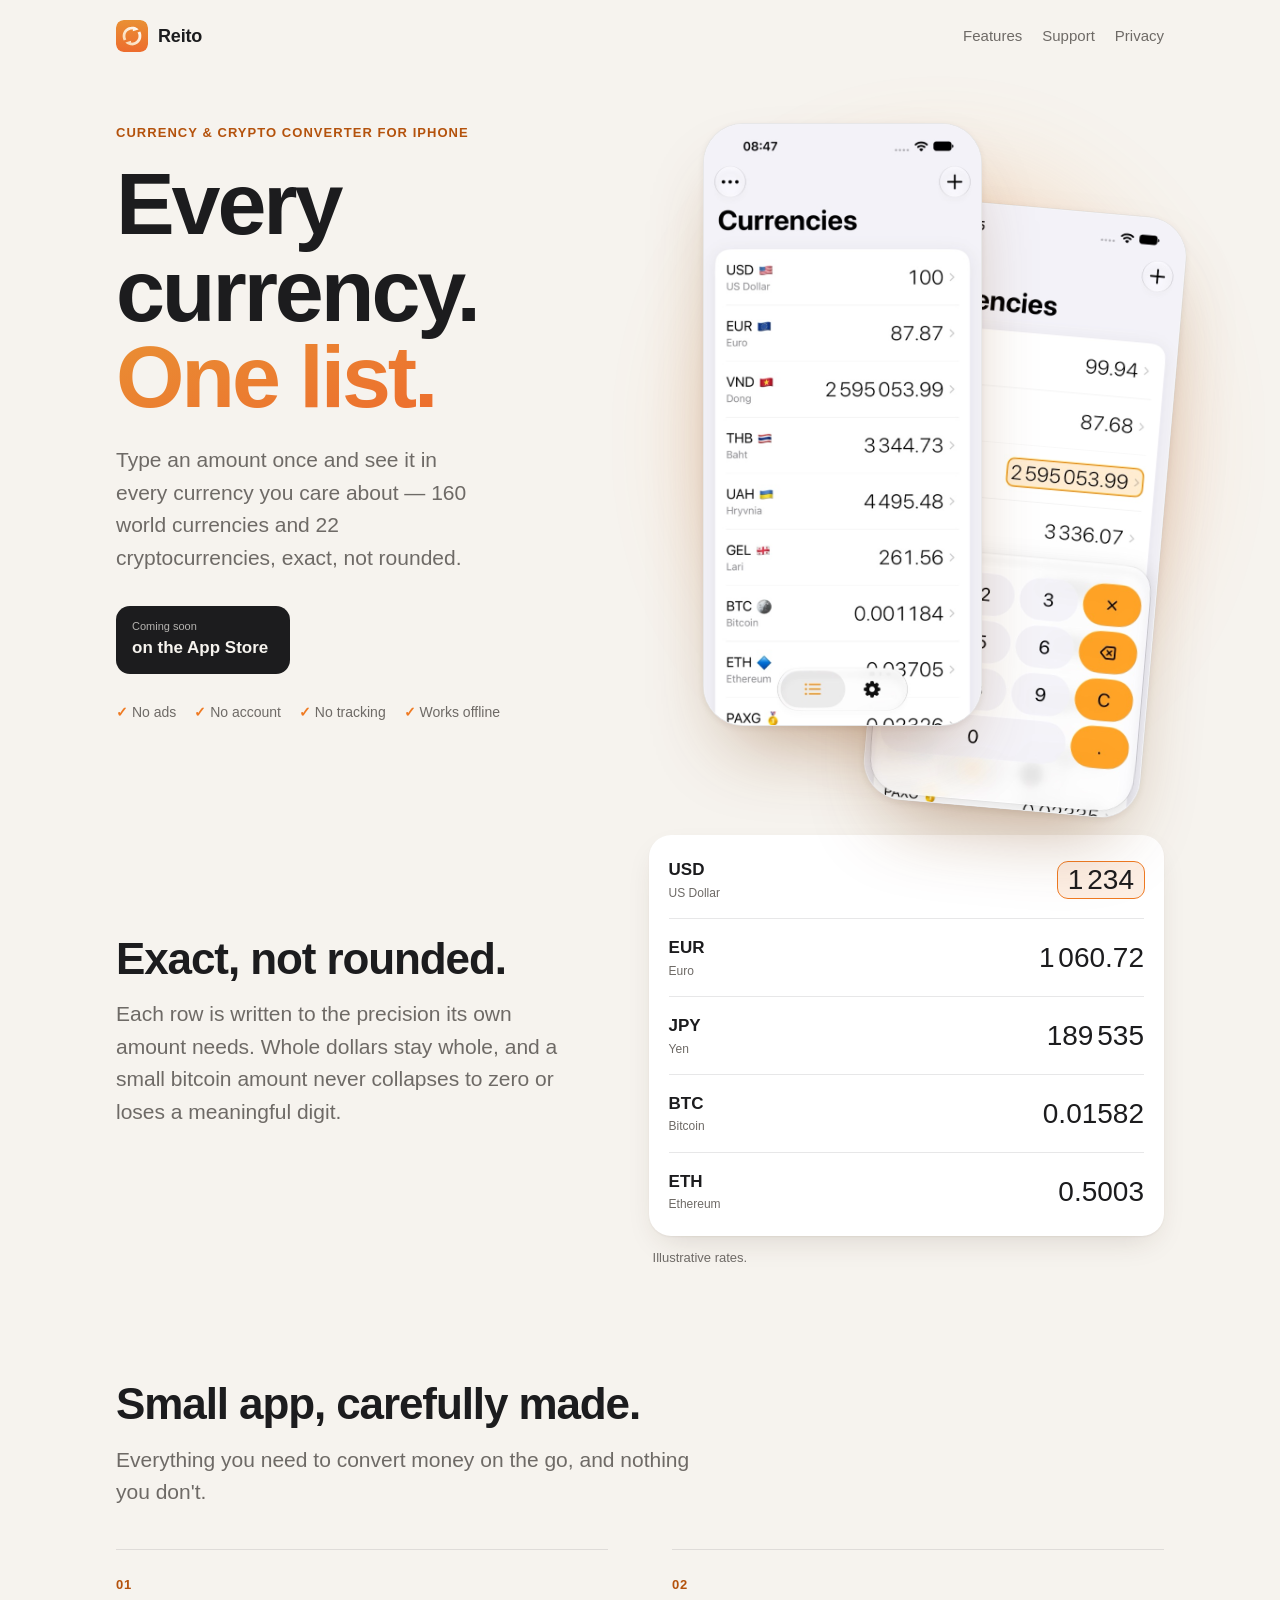
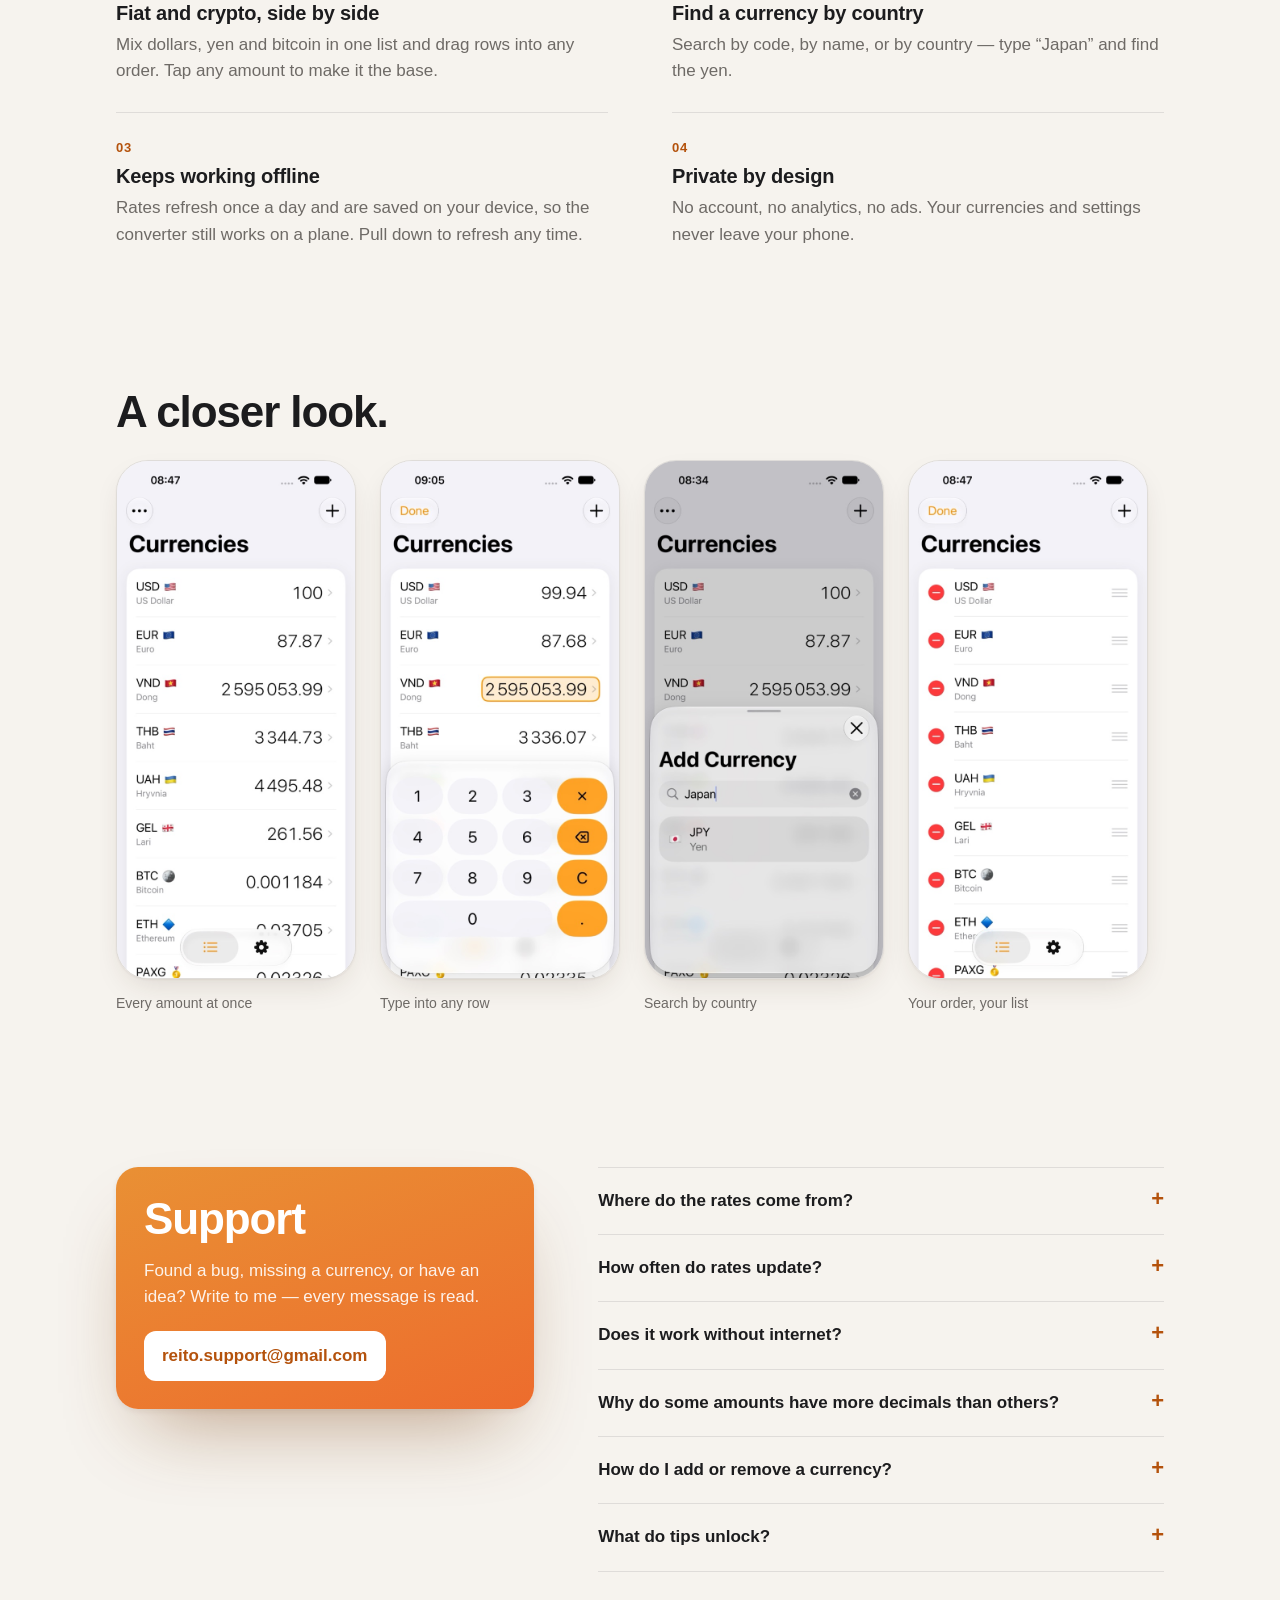
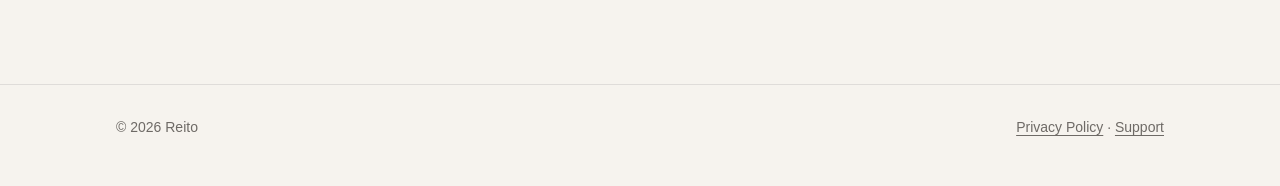
==== index.html @ ac074106 "feat: Reito support site and privacy policy" ====
<!DOCTYPE html>
<html lang="en">
<head>
<meta charset="utf-8">
<meta name="viewport" content="width=device-width, initial-scale=1">
<meta http-equiv="Content-Security-Policy" content="default-src 'none'; img-src 'self'; style-src 'self'; base-uri 'none'; form-action 'none'">
<meta name="referrer" content="strict-origin-when-cross-origin">
<title>Reito — Currency Converter</title>
<meta name="description" content="Reito converts between 160 world currencies and 22 cryptocurrencies in one list. Exact amounts, works offline, no ads, no tracking.">
<meta name="theme-color" content="#f6f3ee" media="(prefers-color-scheme: light)">
<meta name="theme-color" content="#121110" media="(prefers-color-scheme: dark)">
<link rel="icon" href="assets/icon.svg" type="image/svg+xml">
<link rel="apple-touch-icon" href="assets/icon.svg">
<link rel="stylesheet" href="assets/site.css">
</head>
<body>

<header class="site-header">
  <div class="wrap">
    <a class="brand" href="./" aria-label="Reito home">
      <img src="assets/icon.svg" alt="" width="32" height="32">
      Reito
    </a>
    <nav aria-label="Main navigation">
      <a href="#features">Features</a>
      <a href="#support">Support</a>
      <a href="privacy.html">Privacy</a>
    </nav>
  </div>
</header>

<main>
  <section class="wrap hero" aria-labelledby="hero-heading">
    <div>
      <p class="eyebrow">Currency &amp; crypto converter for iPhone</p>
      <h1 id="hero-heading">Every currency.<br><span>One list.</span></h1>
      <p class="lead">Type an amount once and see it in every currency you care about — 160 world currencies and 22 cryptocurrencies, exact, not rounded.</p>
      <span class="store-badge" role="note">
        <span>
          <small>Coming soon</small>
          on the App Store
        </span>
      </span>
      <ul class="trust" aria-label="Privacy at a glance">
        <li>No ads</li>
        <li>No account</li>
        <li>No tracking</li>
        <li>Works offline</li>
      </ul>
    </div>
    <div class="phones">
      <img class="phone phone--back" src="assets/02-keypad.jpg" width="589" height="1280" alt="Reito with the keypad open, editing the Vietnamese dong row" loading="eager">
      <img class="phone phone--front" src="assets/01-list.jpg" width="589" height="1280" alt="Reito's currency list: US dollar, euro, dong, baht, hryvnia, lari, bitcoin and ether, all converted from 100 dollars" loading="eager" fetchpriority="high">
    </div>
  </section>

  <section class="wrap section precision" aria-labelledby="precision-heading">
    <div>
      <h2 id="precision-heading">Exact, not rounded.</h2>
      <p class="intro">Each row is written to the precision its own amount needs. Whole dollars stay whole, and a small bitcoin amount never collapses to zero or loses a meaningful digit.</p>
    </div>
    <div>
      <ul class="ledger" aria-label="Example: 1234 US dollars converted">
        <li class="is-base"><span><span class="code">USD</span><span class="name">US Dollar</span></span><span class="amount">1&#8239;234</span></li>
        <li><span><span class="code">EUR</span><span class="name">Euro</span></span><span class="amount">1&#8239;060.72</span></li>
        <li><span><span class="code">JPY</span><span class="name">Yen</span></span><span class="amount">189&#8239;535</span></li>
        <li><span><span class="code">BTC</span><span class="name">Bitcoin</span></span><span class="amount">0.01582</span></li>
        <li><span><span class="code">ETH</span><span class="name">Ethereum</span></span><span class="amount">0.5003</span></li>
      </ul>
      <p class="ledger-note">Illustrative rates.</p>
    </div>
  </section>

  <section class="wrap section" id="features" aria-labelledby="features-heading">
    <h2 id="features-heading">Small app, carefully made.</h2>
    <p class="intro">Everything you need to convert money on the go, and nothing you don't.</p>
    <ul class="features">
      <li>
        <h3>Fiat and crypto, side by side</h3>
        <p>Mix dollars, yen and bitcoin in one list and drag rows into any order. Tap any amount to make it the base.</p>
      </li>
      <li>
        <h3>Find a currency by country</h3>
        <p>Search by code, by name, or by country — type “Japan” and find the yen.</p>
      </li>
      <li>
        <h3>Keeps working offline</h3>
        <p>Rates refresh once a day and are saved on your device, so the converter still works on a plane. Pull down to refresh any time.</p>
      </li>
      <li>
        <h3>Private by design</h3>
        <p>No account, no analytics, no ads. Your currencies and settings never leave your phone.</p>
      </li>
    </ul>
  </section>

  <section class="wrap section" aria-labelledby="gallery-heading">
    <h2 id="gallery-heading">A closer look.</h2>
    <div class="gallery" role="list">
      <figure role="listitem">
        <img src="assets/01-list.jpg" width="589" height="1280" alt="Currency list converted from 100 US dollars" loading="lazy">
        <figcaption>Every amount at once</figcaption>
      </figure>
      <figure role="listitem">
        <img src="assets/02-keypad.jpg" width="589" height="1280" alt="Keypad open over the list" loading="lazy">
        <figcaption>Type into any row</figcaption>
      </figure>
      <figure role="listitem">
        <img src="assets/03-search-country.jpg" width="589" height="1280" alt="Searching currencies by country name" loading="lazy">
        <figcaption>Search by country</figcaption>
      </figure>
      <figure role="listitem">
        <img src="assets/05-reorder.jpg" width="589" height="1280" alt="Reordering currencies by dragging" loading="lazy">
        <figcaption>Your order, your list</figcaption>
      </figure>
    </div>
  </section>

  <section class="wrap section support" id="support" aria-labelledby="support-heading">
    <aside class="contact-card" aria-labelledby="support-heading">
      <h2 id="support-heading">Support</h2>
      <p>Found a bug, missing a currency, or have an idea? Write to me — every message is read.</p>
      <a class="mail" href="mailto:reito.support@gmail.com">reito.support@gmail.com</a>
    </aside>
    <div class="faq">
      <details>
        <summary>Where do the rates come from?</summary>
        <p>Fiat rates come from <a href="https://www.exchangerate-api.com">ExchangeRate-API</a>. Cryptocurrency rates are <a href="https://www.coingecko.com/en/api">Powered by CoinGecko</a>. Rates are for information only and shouldn’t be used for financial decisions.</p>
      </details>
      <details>
        <summary>How often do rates update?</summary>
        <p>Automatically once a day when you open the app. Pull down on the list, or tap “Rates Updated” in Settings, to refresh right away.</p>
      </details>
      <details>
        <summary>Does it work without internet?</summary>
        <p>Yes. The last downloaded rates are saved on your device and used until the next successful refresh.</p>
      </details>
      <details>
        <summary>Why do some amounts have more decimals than others?</summary>
        <p>Reito shows each amount with as many digits as it needs to stay accurate, so a tiny crypto amount isn’t rounded down to zero while dollars stay as dollars.</p>
      </details>
      <details>
        <summary>How do I add or remove a currency?</summary>
        <p>Tap + on the main screen and choose Currencies or Tokens. To reorder or remove, tap ··· and choose Reorder.</p>
      </details>
      <details>
        <summary>What do tips unlock?</summary>
        <p>Nothing — every feature is free. Tips in the About screen are an optional way to support development. They’re processed by Apple, and there’s nothing to restore.</p>
      </details>
    </div>
  </section>
</main>

<footer class="site-footer">
  <div class="wrap">
    <span>© 2026 Reito</span>
    <span><a href="privacy.html">Privacy Policy</a> · <a href="#support">Support</a></span>
  </div>
</footer>

</body>
</html>
---- assets/site.css ----
:root {
  --color-bg: #f6f3ee;
  --color-surface: #ffffff;
  --color-surface-sunk: #efeae2;
  --color-text: #1c1c1e;
  --color-muted: #6e6a66;
  --color-line: rgba(28, 28, 30, 0.1);
  --color-accent: #ef7a22;
  --color-accent-ink: #b4520c;
  --color-accent-soft: rgba(239, 122, 34, 0.12);
  --gradient-brand: linear-gradient(160deg, #e99034 0%, #ed6c2d 100%);

  --font-sans: -apple-system, BlinkMacSystemFont, "SF Pro Text", "Helvetica Neue", Arial, sans-serif;
  --font-display: -apple-system, BlinkMacSystemFont, "SF Pro Display", "Helvetica Neue", Arial, sans-serif;

  --text-base: clamp(1rem, 0.96rem + 0.2vw, 1.0625rem);
  --text-lead: clamp(1.125rem, 1rem + 0.5vw, 1.3125rem);
  --text-h2: clamp(1.75rem, 1.3rem + 2vw, 2.75rem);
  --text-hero: clamp(2.75rem, 1.6rem + 5.2vw, 5.5rem);

  --space-gutter: 16px;
  --space-section: clamp(4rem, 3rem + 5vw, 8rem);
  --radius-card: 22px;
  --radius-phone: 40px;
  --shadow-card: 0 1px 2px rgba(60, 40, 20, 0.06), 0 12px 32px -12px rgba(60, 40, 20, 0.18);
  --shadow-phone: 0 2px 6px rgba(60, 40, 20, 0.08), 0 40px 80px -30px rgba(120, 60, 10, 0.45);

  --duration-fast: 150ms;
  --ease-out-expo: cubic-bezier(0.16, 1, 0.3, 1);
  color-scheme: light dark;
}

@media (prefers-color-scheme: dark) {
  :root {
    --color-bg: #121110;
    --color-surface: #1e1c1b;
    --color-surface-sunk: #191817;
    --color-text: #f4f1ec;
    --color-muted: #a09a93;
    --color-line: rgba(255, 255, 255, 0.1);
    --color-accent: #ff9a4a;
    --color-accent-ink: #ffb27a;
    --color-accent-soft: rgba(255, 154, 74, 0.14);
    --shadow-card: 0 1px 2px rgba(0, 0, 0, 0.4), 0 12px 32px -12px rgba(0, 0, 0, 0.6);
    --shadow-phone: 0 2px 6px rgba(0, 0, 0, 0.4), 0 40px 80px -30px rgba(0, 0, 0, 0.8);
  }
}

*, *::before, *::after { box-sizing: border-box; }

html { -webkit-text-size-adjust: 100%; }

body {
  margin: 0;
  background: var(--color-bg);
  color: var(--color-text);
  font: var(--text-base)/1.55 var(--font-sans);
  -webkit-font-smoothing: antialiased;
  overflow-x: hidden;
}

img { display: block; max-width: 100%; height: auto; }

a {
  color: var(--color-accent-ink);
  text-decoration-thickness: 1px;
  text-underline-offset: 3px;
}
a:hover { text-decoration-thickness: 2px; }
a:focus-visible, summary:focus-visible {
  outline: 3px solid var(--color-accent);
  outline-offset: 3px;
  border-radius: 6px;
}

.wrap {
  max-width: 1080px;
  margin: 0 auto;
  padding: 0 var(--space-gutter);
}

/* Header */

.site-header .wrap {
  display: flex;
  align-items: center;
  justify-content: space-between;
  padding-top: 20px;
  padding-bottom: 20px;
}
.brand {
  display: inline-flex;
  align-items: center;
  gap: 10px;
  color: inherit;
  text-decoration: none;
  font: 600 1.125rem/1 var(--font-display);
  letter-spacing: -0.01em;
}
.brand img { width: 32px; height: 32px; border-radius: 8px; }
.site-header nav { display: flex; gap: 20px; font-size: 0.9375rem; }
.site-header nav a { color: var(--color-muted); text-decoration: none; }
.site-header nav a:hover { color: var(--color-text); }

/* Hero */

.hero {
  display: grid;
  grid-template-columns: minmax(0, 1.05fr) minmax(0, 1fr);
  gap: clamp(2rem, 5vw, 5rem);
  align-items: center;
  padding-top: clamp(2rem, 4vw, 4rem);
  padding-bottom: var(--space-section);
}
.eyebrow {
  margin: 0 0 18px;
  font-size: 0.8125rem;
  font-weight: 600;
  letter-spacing: 0.08em;
  text-transform: uppercase;
  color: var(--color-accent-ink);
}
.hero h1 {
  margin: 0;
  font: 700 var(--text-hero)/0.98 var(--font-display);
  letter-spacing: -0.035em;
}
.hero h1 span {
  background: var(--gradient-brand);
  -webkit-background-clip: text;
  background-clip: text;
  color: transparent;
}
.hero .lead {
  max-width: 30ch;
  margin: 24px 0 32px;
  font-size: var(--text-lead);
  color: var(--color-muted);
}
.store-badge {
  display: inline-flex;
  align-items: center;
  gap: 12px;
  padding: 12px 22px 12px 16px;
  border-radius: 14px;
  background: var(--color-text);
  color: var(--color-bg);
  text-decoration: none;
  font-weight: 600;
  transition: transform var(--duration-fast) var(--ease-out-expo);
}
a.store-badge:hover { transform: translateY(-2px); }
a.store-badge:active { transform: translateY(0) scale(0.98); }
.store-badge svg { width: 22px; height: 22px; flex: none; }
.store-badge small { display: block; font-size: 0.6875rem; font-weight: 500; opacity: 0.7; }
.trust {
  display: flex;
  flex-wrap: wrap;
  gap: 8px 18px;
  margin: 28px 0 0;
  padding: 0;
  list-style: none;
  font-size: 0.875rem;
  color: var(--color-muted);
}
.trust li::before { content: "✓ "; color: var(--color-accent); font-weight: 700; }

.phones {
  position: relative;
  aspect-ratio: 1 / 1.25;
  isolation: isolate;
}
.phones::before {
  content: "";
  position: absolute;
  inset: 12% 4% 6% 10%;
  z-index: -1;
  border-radius: 50%;
  background: var(--gradient-brand);
  filter: blur(60px);
  opacity: 0.35;
}
.phone {
  position: absolute;
  width: 58%;
  border-radius: var(--radius-phone);
  border: 1px solid var(--color-line);
  box-shadow: var(--shadow-phone);
  overflow: hidden;
  background: #fff;
}
.phone--front { left: 4%; top: 0; z-index: 2; }
.phone--back { right: 0; top: 14%; transform: rotate(5deg); }

/* Sections */

.section { padding-bottom: var(--space-section); }
.section h2 {
  margin: 0 0 16px;
  font: 700 var(--text-h2)/1.08 var(--font-display);
  letter-spacing: -0.025em;
}
.section .intro {
  max-width: 52ch;
  margin: 0 0 40px;
  font-size: var(--text-lead);
  color: var(--color-muted);
}

/* Precision ledger */

.precision {
  display: grid;
  grid-template-columns: minmax(0, 1fr) minmax(0, 1.1fr);
  gap: clamp(2rem, 5vw, 5rem);
  align-items: center;
}
.ledger {
  margin: 0;
  padding: 6px 0;
  list-style: none;
  border-radius: var(--radius-card);
  background: var(--color-surface);
  box-shadow: var(--shadow-card);
}
.ledger li {
  display: flex;
  align-items: center;
  justify-content: space-between;
  gap: 16px;
  margin: 0 20px;
  padding: 16px 0;
  border-bottom: 1px solid var(--color-line);
}
.ledger li:last-child { border-bottom: 0; }
.ledger .code { font-weight: 600; font-size: 1.0625rem; }
.ledger .name { display: block; font-size: 0.75rem; color: var(--color-muted); }
.ledger .amount {
  font: 300 clamp(1.375rem, 1.1rem + 1vw, 1.75rem)/1 var(--font-display);
  font-variant-numeric: tabular-nums;
  white-space: nowrap;
}
.ledger .is-base .amount {
  padding: 4px 10px;
  border-radius: 10px;
  background: var(--color-accent-soft);
  outline: 1.5px solid var(--color-accent);
}
.ledger-note { margin: 12px 4px 0; font-size: 0.8125rem; color: var(--color-muted); }

/* Feature list: editorial numbered rows rather than a card grid */

.features {
  display: grid;
  grid-template-columns: repeat(2, minmax(0, 1fr));
  gap: 0 clamp(2rem, 5vw, 4rem);
  margin: 0;
  padding: 0;
  list-style: none;
  counter-reset: feature;
}
.features li {
  counter-increment: feature;
  padding: 28px 0;
  border-top: 1px solid var(--color-line);
}
.features li::before {
  content: counter(feature, decimal-leading-zero);
  display: block;
  margin-bottom: 10px;
  font: 600 0.8125rem/1 var(--font-display);
  color: var(--color-accent-ink);
  letter-spacing: 0.06em;
}
.features h3 { margin: 0 0 6px; font: 600 1.25rem/1.25 var(--font-display); letter-spacing: -0.01em; }
.features p { margin: 0; color: var(--color-muted); }

/* Screenshot strip */

.gallery {
  display: flex;
  gap: 24px;
  margin: 0 calc(var(--space-gutter) * -1);
  padding: 8px var(--space-gutter) 40px;
  overflow-x: auto;
  scroll-snap-type: x mandatory;
  scroll-padding-inline: var(--space-gutter);
  scrollbar-width: none;
}
.gallery::-webkit-scrollbar { display: none; }
.gallery figure { flex: 0 0 auto; width: min(240px, 62vw); margin: 0; scroll-snap-align: start; }
.gallery img {
  border-radius: 32px;
  border: 1px solid var(--color-line);
  box-shadow: var(--shadow-card);
}
.gallery figcaption { margin-top: 14px; font-size: 0.875rem; color: var(--color-muted); }

/* Support */

.support {
  display: grid;
  grid-template-columns: minmax(0, 0.85fr) minmax(0, 1.15fr);
  gap: clamp(2rem, 5vw, 5rem);
  align-items: start;
}
.contact-card {
  position: sticky;
  top: 24px;
  padding: 28px;
  border-radius: var(--radius-card);
  background: var(--gradient-brand);
  color: #fff;
  box-shadow: var(--shadow-phone);
}
.contact-card h2 { color: #fff; }
.contact-card p { margin: 0 0 20px; opacity: 0.9; }
.contact-card a.mail {
  display: inline-block;
  padding: 12px 18px;
  border-radius: 12px;
  background: #fff;
  color: #b4520c;
  font-weight: 600;
  text-decoration: none;
  word-break: break-all;
  transition: transform var(--duration-fast) var(--ease-out-expo);
}
.contact-card a.mail:hover { transform: translateY(-2px); }
.contact-card a.mail:focus-visible { outline-color: #fff; }

.faq details {
  border-bottom: 1px solid var(--color-line);
}
.faq details:first-child { border-top: 1px solid var(--color-line); }
.faq summary {
  display: flex;
  justify-content: space-between;
  gap: 16px;
  padding: 20px 0;
  cursor: pointer;
  list-style: none;
  font-weight: 600;
  font-size: 1.0625rem;
}
.faq summary::-webkit-details-marker { display: none; }
.faq summary::after {
  content: "+";
  flex: none;
  color: var(--color-accent-ink);
  font-size: 1.375rem;
  line-height: 1;
  transition: transform var(--duration-fast) var(--ease-out-expo);
}
.faq details[open] summary::after { transform: rotate(45deg); }
.faq details p { margin: -6px 0 20px; color: var(--color-muted); }

/* Footer */

.site-footer {
  padding: 32px 0 48px;
  border-top: 1px solid var(--color-line);
  font-size: 0.875rem;
  color: var(--color-muted);
}
.site-footer .wrap { display: flex; flex-wrap: wrap; justify-content: space-between; gap: 12px 24px; }
.site-footer a { color: inherit; }

/* Policy page */

.policy { max-width: 680px; padding-top: 24px; padding-bottom: var(--space-section); }
.policy h1 { margin: 0 0 6px; font: 700 clamp(2rem, 1.5rem + 2vw, 2.75rem)/1.1 var(--font-display); letter-spacing: -0.025em; }
.policy h2 { margin: 36px 0 8px; font: 600 1.25rem/1.3 var(--font-display); }
.policy .updated { margin: 0 0 28px; color: var(--color-muted); }
.policy .summary {
  padding: 18px 20px;
  border-radius: 16px;
  border-left: 4px solid var(--color-accent);
  background: var(--color-surface);
  box-shadow: var(--shadow-card);
}
.policy ul { padding-left: 22px; }
.policy li + li { margin-top: 6px; }

/* Layout breakpoints */

@media (max-width: 820px) {
  .hero, .precision, .support { grid-template-columns: minmax(0, 1fr); }
  .phones { max-width: 420px; width: 100%; margin: 0 auto; }
  .contact-card { position: static; }
}
@media (max-width: 600px) {
  .features { grid-template-columns: minmax(0, 1fr); }
  .site-header nav { gap: 14px; }
}

@media (prefers-reduced-motion: reduce) {
  *, *::before, *::after { transition: none !important; }
}
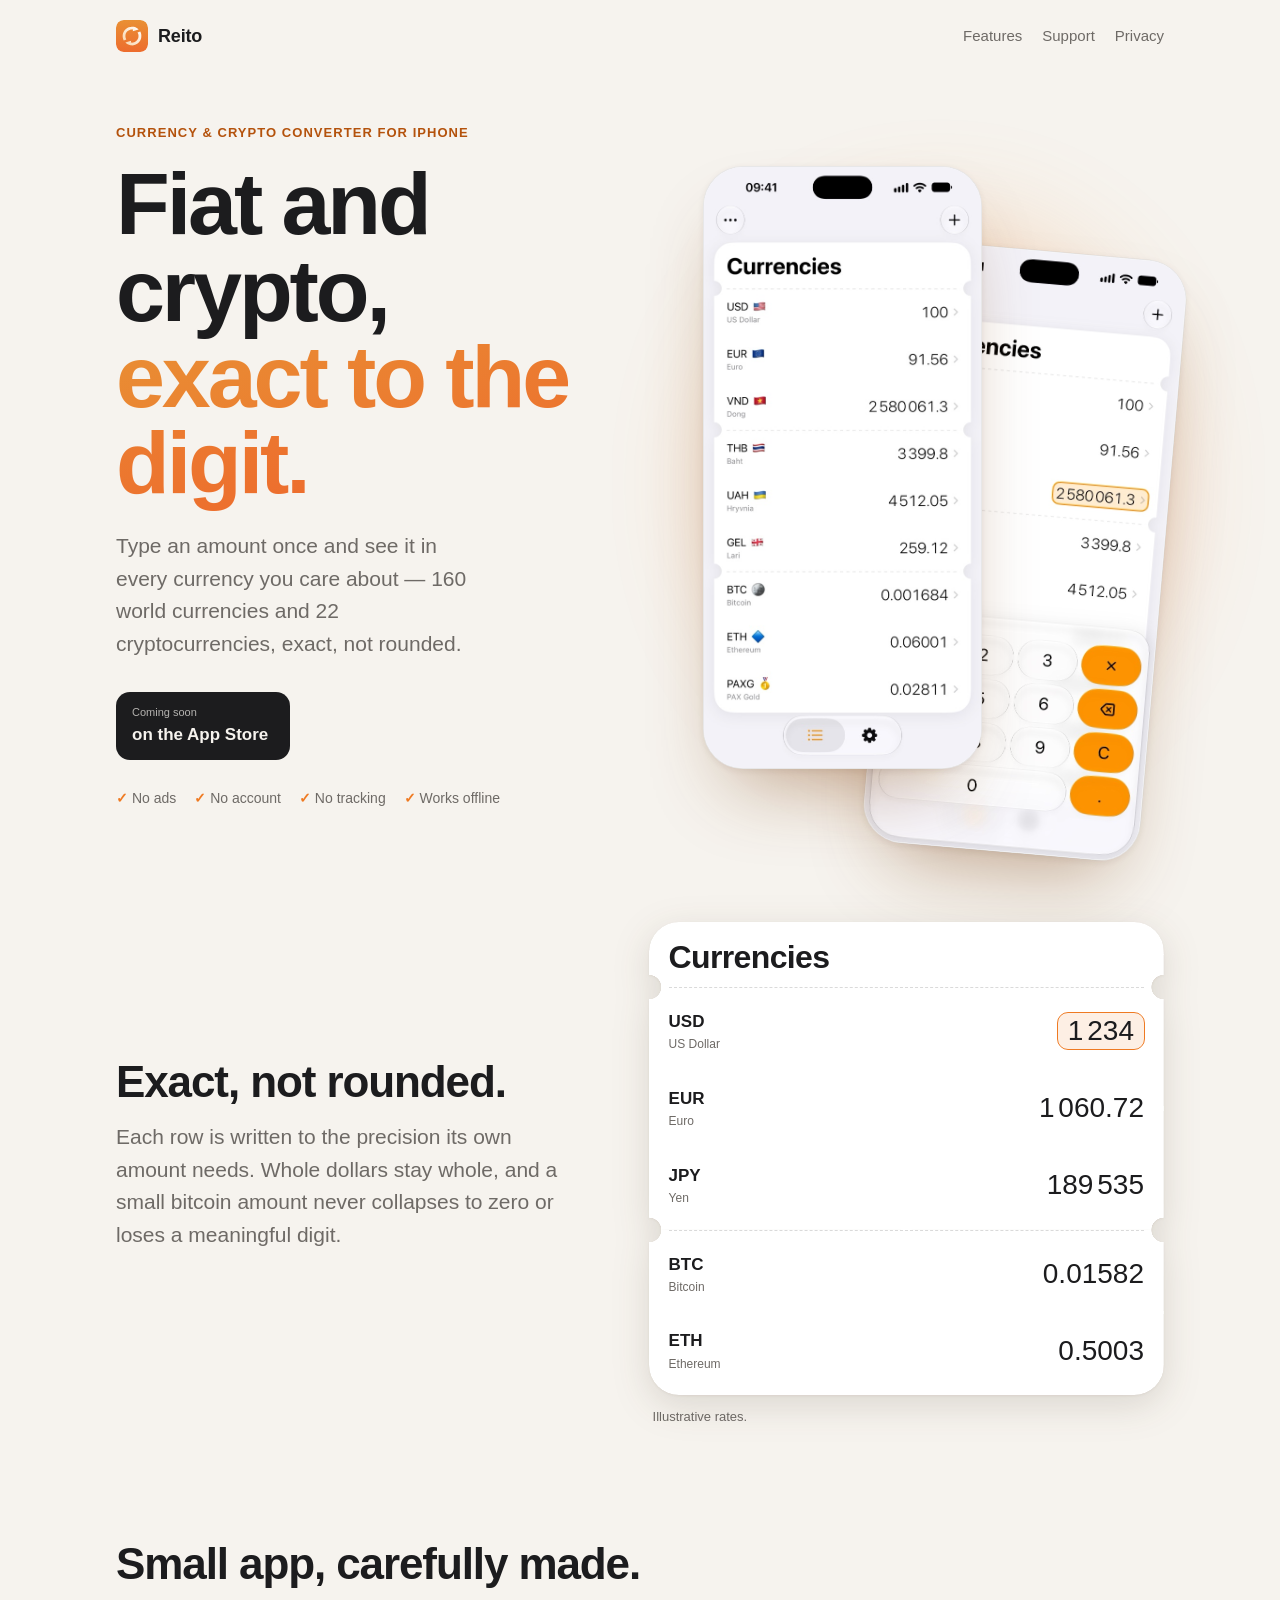
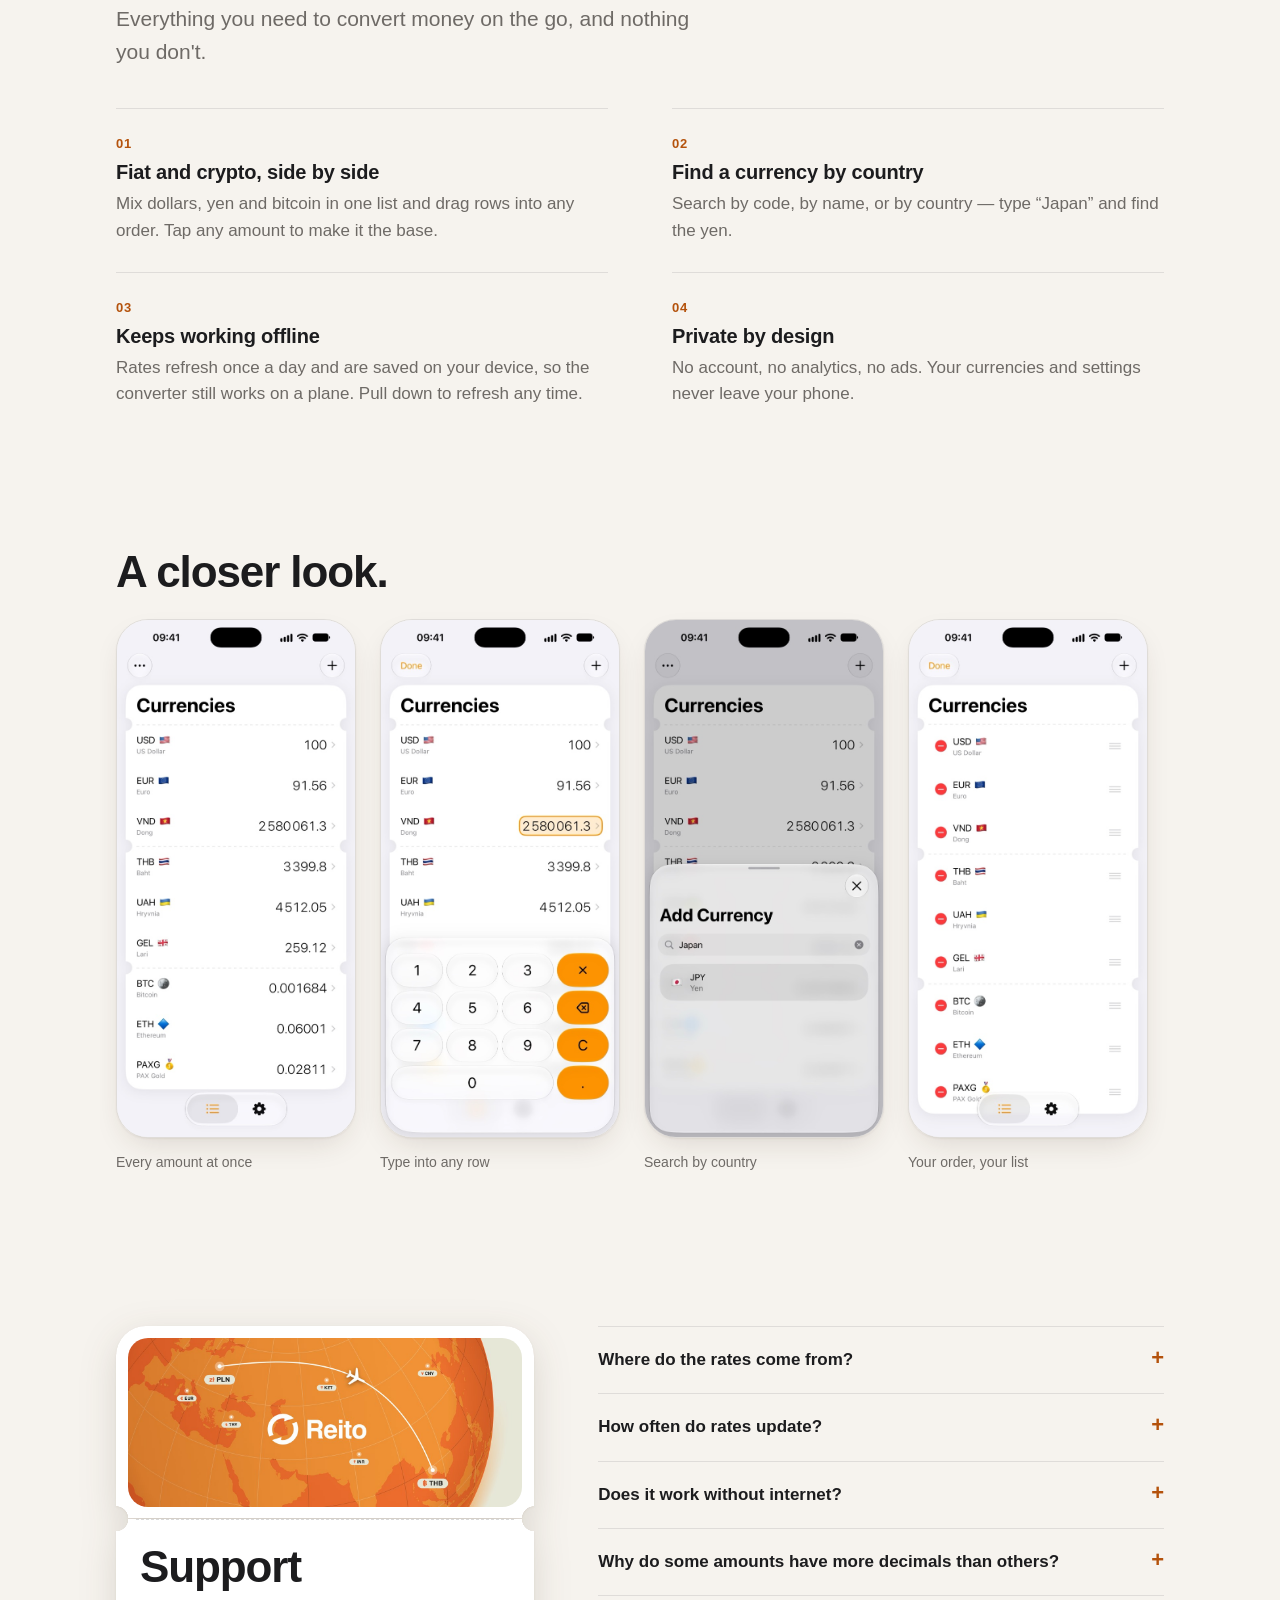
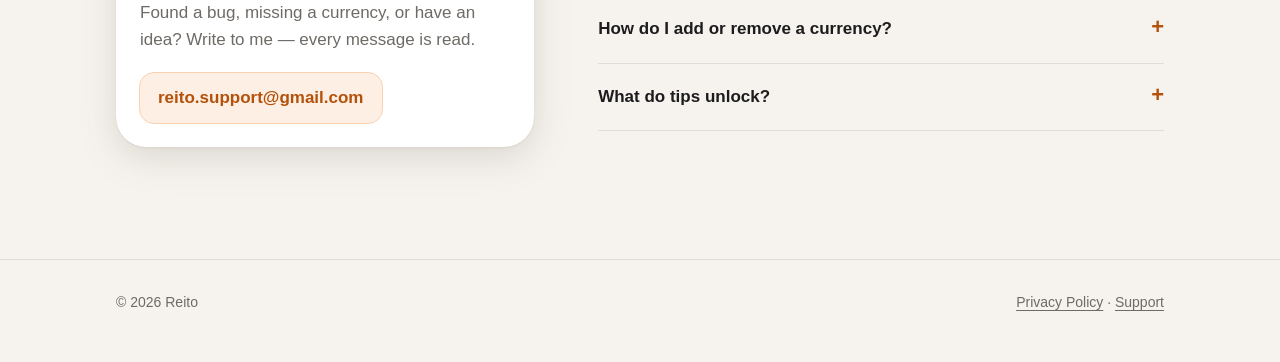
==== commit 5b896cef: "feat: ticket redesign and new screenshots" ====
--- a/index.html
+++ b/index.html
@@ -6,7 +6,7 @@
 <meta http-equiv="Content-Security-Policy" content="default-src 'none'; img-src 'self'; style-src 'self'; base-uri 'none'; form-action 'none'">
 <meta name="referrer" content="strict-origin-when-cross-origin">
 <title>Reito — Currency Converter</title>
-<meta name="description" content="Reito converts between 160 world currencies and 22 cryptocurrencies in one list. Exact amounts, works offline, no ads, no tracking.">
+<meta name="description" content="Reito converts between 160 world currencies and 22 cryptocurrencies in one list, each amount exact to the digit it needs. Works offline, no ads, no tracking.">
 <meta name="theme-color" content="#f6f3ee" media="(prefers-color-scheme: light)">
 <meta name="theme-color" content="#121110" media="(prefers-color-scheme: dark)">
 <link rel="icon" href="assets/icon.svg" type="image/svg+xml">
@@ -33,7 +33,7 @@
   <section class="wrap hero" aria-labelledby="hero-heading">
     <div>
       <p class="eyebrow">Currency &amp; crypto converter for iPhone</p>
-      <h1 id="hero-heading">Every currency.<br><span>One list.</span></h1>
+      <h1 id="hero-heading">Fiat and crypto,<br><span>exact to the digit.</span></h1>
       <p class="lead">Type an amount once and see it in every currency you care about — 160 world currencies and 22 cryptocurrencies, exact, not rounded.</p>
       <span class="store-badge" role="note">
         <span>
@@ -50,7 +50,7 @@
     </div>
     <div class="phones">
       <img class="phone phone--back" src="assets/02-keypad.jpg" width="589" height="1280" alt="Reito with the keypad open, editing the Vietnamese dong row" loading="eager">
-      <img class="phone phone--front" src="assets/01-list.jpg" width="589" height="1280" alt="Reito's currency list: US dollar, euro, dong, baht, hryvnia, lari, bitcoin and ether, all converted from 100 dollars" loading="eager" fetchpriority="high">
+      <img class="phone phone--front" src="assets/01-list.jpg" width="589" height="1280" alt="Reito's currency list: US dollar, euro, dong, baht, hryvnia, lari, bitcoin, ether and PAX gold, all converted from 100 dollars" loading="eager" fetchpriority="high">
     </div>
   </section>
 
@@ -60,13 +60,18 @@
       <p class="intro">Each row is written to the precision its own amount needs. Whole dollars stay whole, and a small bitcoin amount never collapses to zero or loses a meaningful digit.</p>
     </div>
     <div>
-      <ul class="ledger" aria-label="Example: 1234 US dollars converted">
-        <li class="is-base"><span><span class="code">USD</span><span class="name">US Dollar</span></span><span class="amount">1&#8239;234</span></li>
-        <li><span><span class="code">EUR</span><span class="name">Euro</span></span><span class="amount">1&#8239;060.72</span></li>
-        <li><span><span class="code">JPY</span><span class="name">Yen</span></span><span class="amount">189&#8239;535</span></li>
-        <li><span><span class="code">BTC</span><span class="name">Bitcoin</span></span><span class="amount">0.01582</span></li>
-        <li><span><span class="code">ETH</span><span class="name">Ethereum</span></span><span class="amount">0.5003</span></li>
-      </ul>
+      <div class="ticket ledger" role="group" aria-label="Example: 1234 US dollars converted">
+        <p class="ticket-part ticket-title" aria-hidden="true">Currencies</p>
+        <ul class="ticket-part">
+          <li class="is-base"><span><span class="code">USD</span><span class="name">US Dollar</span></span><span class="amount">1&#8239;234</span></li>
+          <li><span><span class="code">EUR</span><span class="name">Euro</span></span><span class="amount">1&#8239;060.72</span></li>
+          <li><span><span class="code">JPY</span><span class="name">Yen</span></span><span class="amount">189&#8239;535</span></li>
+        </ul>
+        <ul class="ticket-part">
+          <li><span><span class="code">BTC</span><span class="name">Bitcoin</span></span><span class="amount">0.01582</span></li>
+          <li><span><span class="code">ETH</span><span class="name">Ethereum</span></span><span class="amount">0.5003</span></li>
+        </ul>
+      </div>
       <p class="ledger-note">Illustrative rates.</p>
     </div>
   </section>
@@ -117,10 +122,15 @@
   </section>
 
   <section class="wrap section support" id="support" aria-labelledby="support-heading">
-    <aside class="contact-card" aria-labelledby="support-heading">
-      <h2 id="support-heading">Support</h2>
-      <p>Found a bug, missing a currency, or have an idea? Write to me — every message is read.</p>
-      <a class="mail" href="mailto:reito.support@gmail.com">reito.support@gmail.com</a>
+    <aside class="ticket contact-ticket" aria-labelledby="support-heading">
+      <div class="ticket-part ticket-banner">
+        <img src="assets/banner.jpg" width="1200" height="514" alt="" loading="lazy">
+      </div>
+      <div class="ticket-part">
+        <h2 id="support-heading">Support</h2>
+        <p>Found a bug, missing a currency, or have an idea? Write to me — every message is read.</p>
+        <a class="mail" href="mailto:reito.support@gmail.com">reito.support@gmail.com</a>
+      </div>
     </aside>
     <div class="faq">
       <details>
--- a/assets/site.css
+++ b/assets/site.css
@@ -8,6 +8,8 @@
   --color-accent: #ef7a22;
   --color-accent-ink: #b4520c;
   --color-accent-soft: rgba(239, 122, 34, 0.12);
+  --color-ticket: #ffffff;
+  --color-perforation: rgba(28, 28, 30, 0.16);
   --gradient-brand: linear-gradient(160deg, #e99034 0%, #ed6c2d 100%);
 
   --font-sans: -apple-system, BlinkMacSystemFont, "SF Pro Text", "Helvetica Neue", Arial, sans-serif;
@@ -21,6 +23,8 @@
   --space-gutter: 16px;
   --space-section: clamp(4rem, 3rem + 5vw, 8rem);
   --radius-card: 22px;
+  --radius-ticket: 30px;
+  --ticket-notch: 12px;
   --radius-phone: 40px;
   --shadow-card: 0 1px 2px rgba(60, 40, 20, 0.06), 0 12px 32px -12px rgba(60, 40, 20, 0.18);
   --shadow-phone: 0 2px 6px rgba(60, 40, 20, 0.08), 0 40px 80px -30px rgba(120, 60, 10, 0.45);
@@ -41,6 +45,9 @@
     --color-accent: #ff9a4a;
     --color-accent-ink: #ffb27a;
     --color-accent-soft: rgba(255, 154, 74, 0.14);
+    /* A lifted grey, as in the app: a near-black ticket vanished against the dark page. */
+    --color-ticket: #3d3d3d;
+    --color-perforation: rgba(255, 255, 255, 0.18);
     --shadow-card: 0 1px 2px rgba(0, 0, 0, 0.4), 0 12px 32px -12px rgba(0, 0, 0, 0.6);
     --shadow-phone: 0 2px 6px rgba(0, 0, 0, 0.4), 0 40px 80px -30px rgba(0, 0, 0, 0.8);
   }
@@ -207,6 +214,53 @@
   color: var(--color-muted);
 }
 
+/* Ticket: sections joined by perforations, a notch cut out of both edges at each one — the
+   same shape the app draws its currency list and About sheet with. The notches are real holes
+   (a mask), so the page shows through; the shadow sits on the whole ticket so it follows them. */
+
+.ticket {
+  filter: drop-shadow(0 1px 1px rgba(60, 40, 20, 0.06)) drop-shadow(0 10px 18px rgba(60, 40, 20, 0.14));
+}
+@media (prefers-color-scheme: dark) {
+  .ticket { filter: drop-shadow(0 10px 18px rgba(0, 0, 0, 0.5)); }
+}
+.ticket-part {
+  --notch-top: 0px;
+  --notch-bottom: 0px;
+  position: relative;
+  margin: 0;
+  padding: 6px 0;
+  list-style: none;
+  background: var(--color-ticket);
+  -webkit-mask:
+    radial-gradient(circle at 0 0, #0000 var(--notch-top), #000 calc(var(--notch-top) + 0.5px)) 0 0 / 51% 51% no-repeat,
+    radial-gradient(circle at 100% 0, #0000 var(--notch-top), #000 calc(var(--notch-top) + 0.5px)) 100% 0 / 51% 51% no-repeat,
+    radial-gradient(circle at 0 100%, #0000 var(--notch-bottom), #000 calc(var(--notch-bottom) + 0.5px)) 0 100% / 51% 51% no-repeat,
+    radial-gradient(circle at 100% 100%, #0000 var(--notch-bottom), #000 calc(var(--notch-bottom) + 0.5px)) 100% 100% / 51% 51% no-repeat;
+  mask:
+    radial-gradient(circle at 0 0, #0000 var(--notch-top), #000 calc(var(--notch-top) + 0.5px)) 0 0 / 51% 51% no-repeat,
+    radial-gradient(circle at 100% 0, #0000 var(--notch-top), #000 calc(var(--notch-top) + 0.5px)) 100% 0 / 51% 51% no-repeat,
+    radial-gradient(circle at 0 100%, #0000 var(--notch-bottom), #000 calc(var(--notch-bottom) + 0.5px)) 0 100% / 51% 51% no-repeat,
+    radial-gradient(circle at 100% 100%, #0000 var(--notch-bottom), #000 calc(var(--notch-bottom) + 0.5px)) 100% 100% / 51% 51% no-repeat;
+}
+.ticket-part:first-child { border-top-left-radius: var(--radius-ticket); border-top-right-radius: var(--radius-ticket); }
+.ticket-part:last-child { border-bottom-left-radius: var(--radius-ticket); border-bottom-right-radius: var(--radius-ticket); }
+.ticket-part:not(:last-child) { --notch-bottom: var(--ticket-notch); }
+.ticket-part + .ticket-part { --notch-top: var(--ticket-notch); }
+.ticket-part + .ticket-part::before {
+  content: "";
+  position: absolute;
+  top: 0;
+  left: 20px;
+  right: 20px;
+  border-top: 1.5px dashed var(--color-perforation);
+}
+.ticket-title {
+  padding: 18px 20px 12px;
+  font: 700 clamp(1.625rem, 1.3rem + 1vw, 2rem)/1.1 var(--font-display);
+  letter-spacing: -0.02em;
+}
+
 /* Precision ledger */
 
 .precision {
@@ -215,24 +269,13 @@
   gap: clamp(2rem, 5vw, 5rem);
   align-items: center;
 }
-.ledger {
-  margin: 0;
-  padding: 6px 0;
-  list-style: none;
-  border-radius: var(--radius-card);
-  background: var(--color-surface);
-  box-shadow: var(--shadow-card);
-}
 .ledger li {
   display: flex;
   align-items: center;
   justify-content: space-between;
   gap: 16px;
-  margin: 0 20px;
-  padding: 16px 0;
-  border-bottom: 1px solid var(--color-line);
-}
-.ledger li:last-child { border-bottom: 0; }
+  padding: 16px 20px;
+}
 .ledger .code { font-weight: 600; font-size: 1.0625rem; }
 .ledger .name { display: block; font-size: 0.75rem; color: var(--color-muted); }
 .ledger .amount {
@@ -304,30 +347,28 @@
   gap: clamp(2rem, 5vw, 5rem);
   align-items: start;
 }
-.contact-card {
+.contact-ticket {
   position: sticky;
   top: 24px;
-  padding: 28px;
-  border-radius: var(--radius-card);
-  background: var(--gradient-brand);
-  color: #fff;
-  box-shadow: var(--shadow-phone);
-}
-.contact-card h2 { color: #fff; }
-.contact-card p { margin: 0 0 20px; opacity: 0.9; }
-.contact-card a.mail {
+}
+.contact-ticket .ticket-part { padding: 24px; }
+.contact-ticket .ticket-banner { padding: 12px; }
+.ticket-banner img { width: 100%; border-radius: 20px; }
+.contact-ticket h2 { margin-bottom: 10px; }
+.contact-ticket p { margin: 0 0 20px; color: var(--color-muted); }
+.contact-ticket a.mail {
   display: inline-block;
   padding: 12px 18px;
-  border-radius: 12px;
-  background: #fff;
-  color: #b4520c;
+  border-radius: 14px;
+  background: var(--color-accent-soft);
+  outline: 1px solid color-mix(in srgb, var(--color-accent) 35%, transparent);
+  color: var(--color-accent-ink);
   font-weight: 600;
   text-decoration: none;
   word-break: break-all;
   transition: transform var(--duration-fast) var(--ease-out-expo);
 }
-.contact-card a.mail:hover { transform: translateY(-2px); }
-.contact-card a.mail:focus-visible { outline-color: #fff; }
+.contact-ticket a.mail:hover { transform: translateY(-2px); }
 
 .faq details {
   border-bottom: 1px solid var(--color-line);
@@ -387,7 +428,7 @@
 @media (max-width: 820px) {
   .hero, .precision, .support { grid-template-columns: minmax(0, 1fr); }
   .phones { max-width: 420px; width: 100%; margin: 0 auto; }
-  .contact-card { position: static; }
+  .contact-ticket { position: static; }
 }
 @media (max-width: 600px) {
   .features { grid-template-columns: minmax(0, 1fr); }
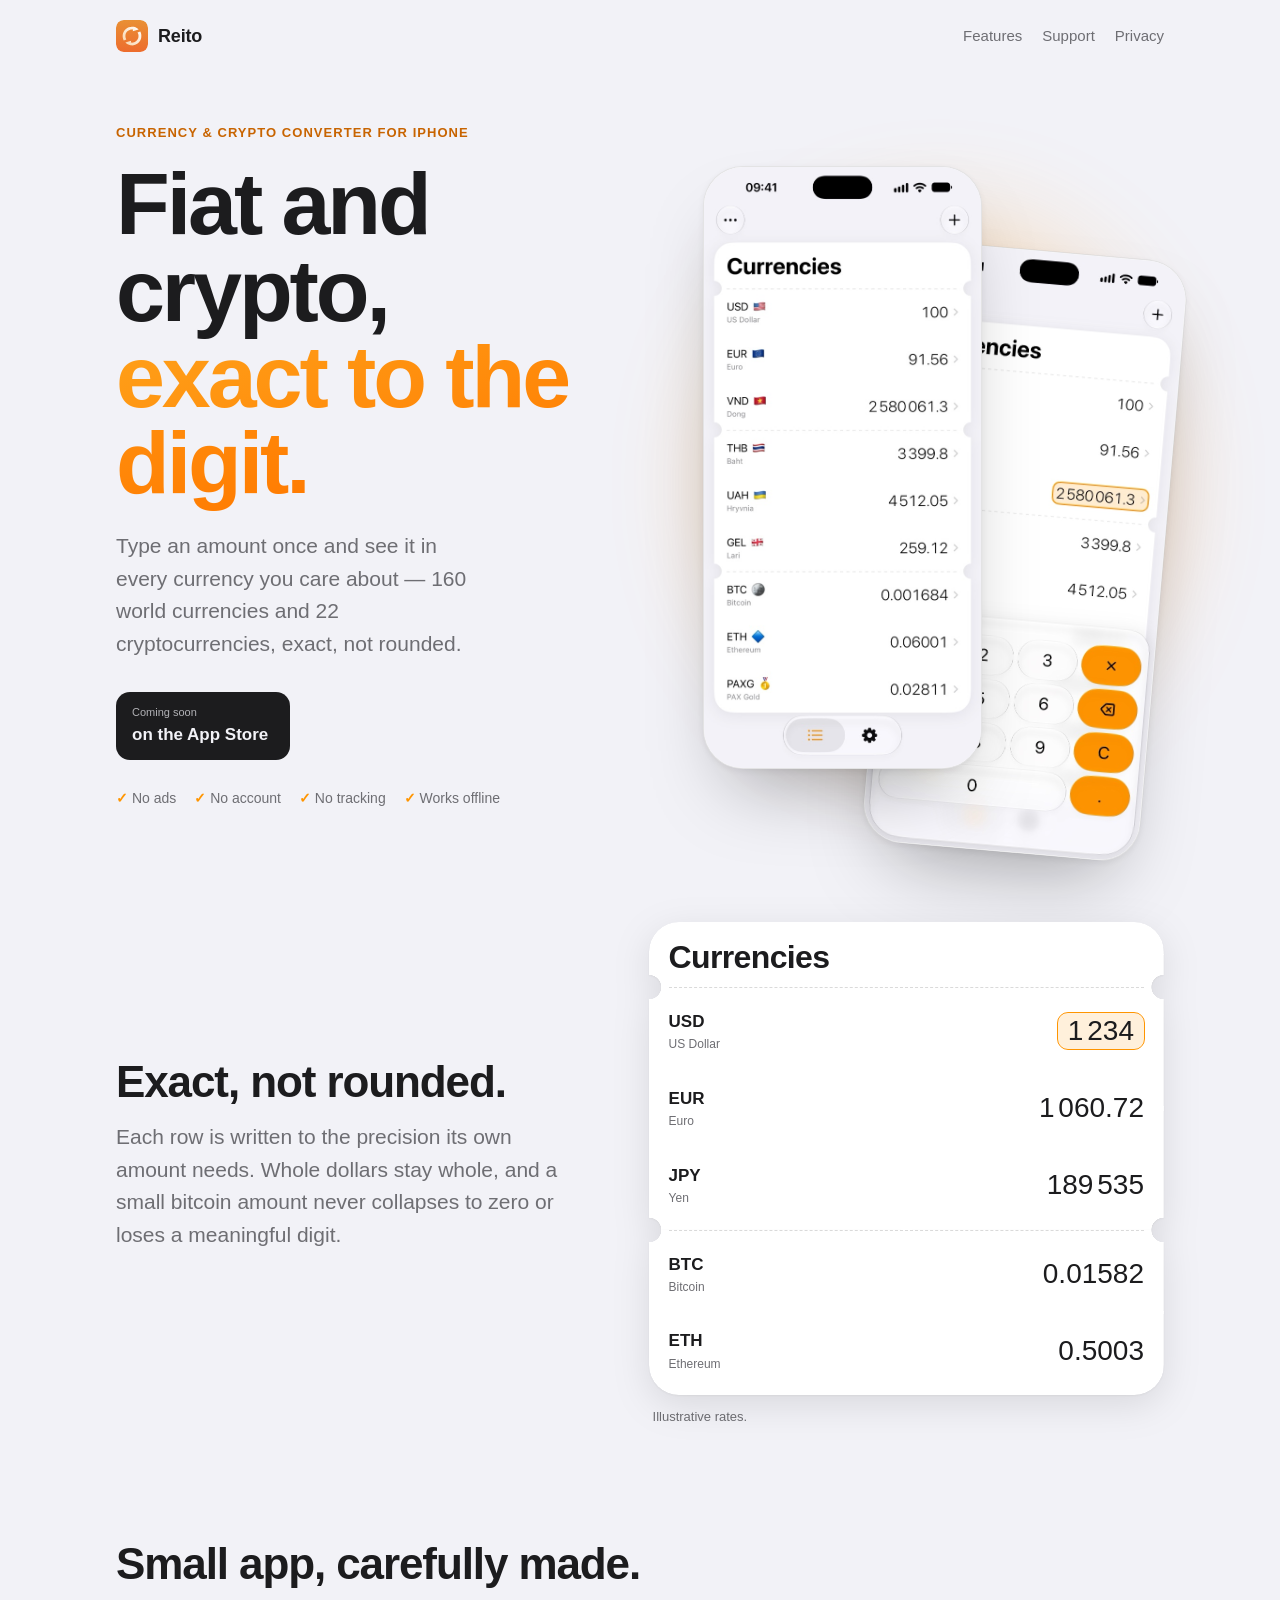
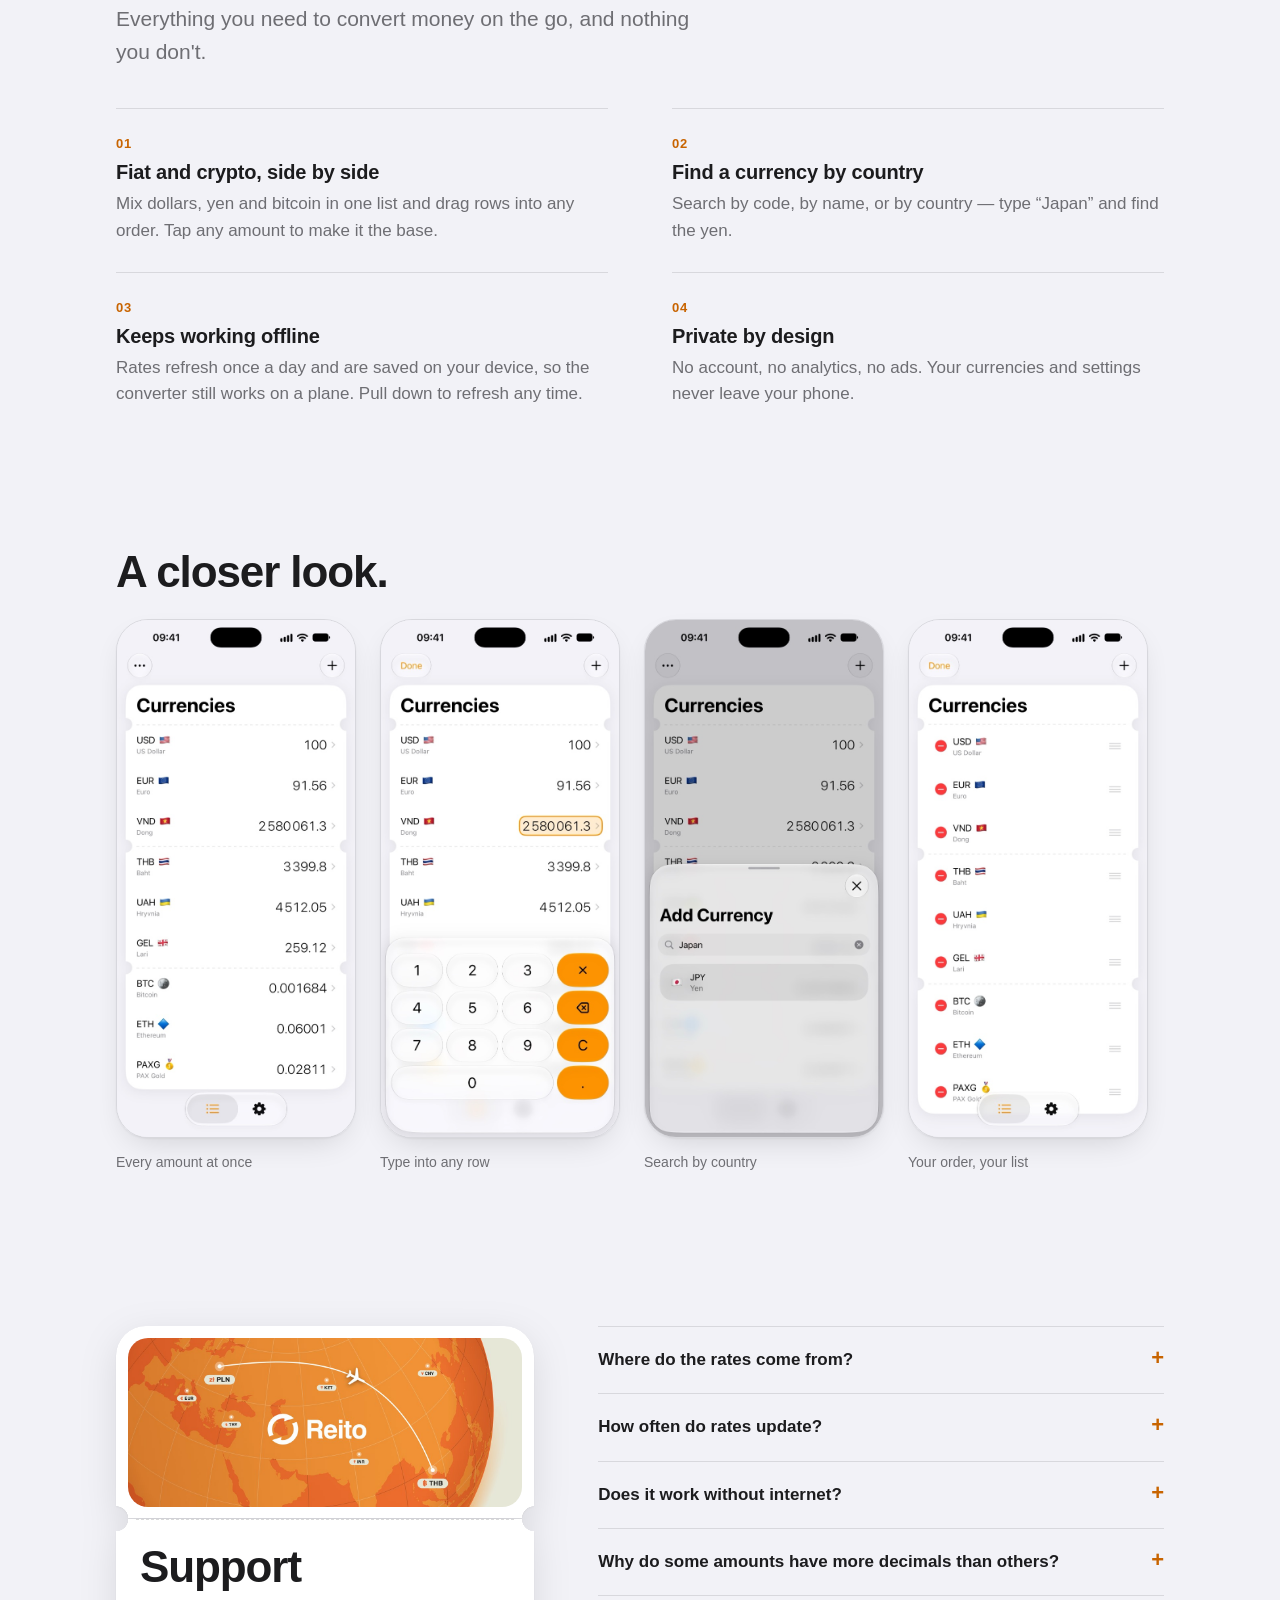
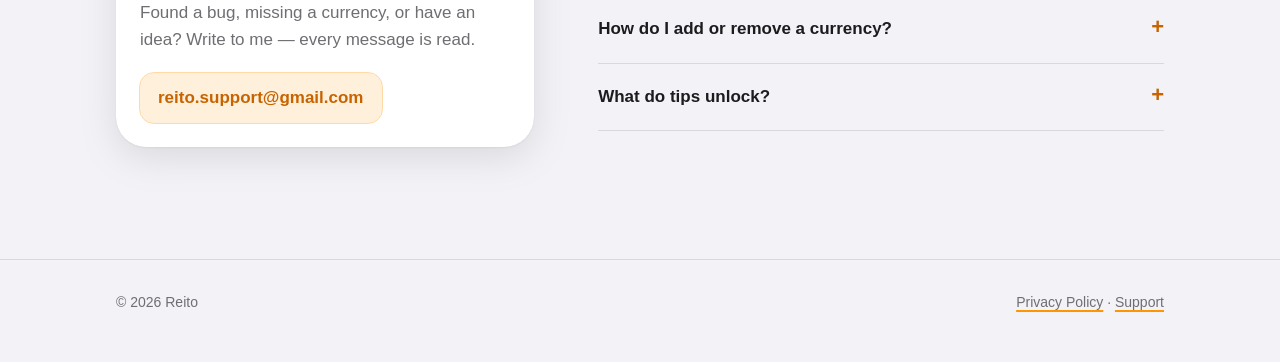
==== commit e5df1b55: "style: the app's own palette instead of warm browns" ====
--- a/index.html
+++ b/index.html
@@ -7,8 +7,8 @@
 <meta name="referrer" content="strict-origin-when-cross-origin">
 <title>Reito — Currency Converter</title>
 <meta name="description" content="Reito converts between 160 world currencies and 22 cryptocurrencies in one list, each amount exact to the digit it needs. Works offline, no ads, no tracking.">
-<meta name="theme-color" content="#f6f3ee" media="(prefers-color-scheme: light)">
-<meta name="theme-color" content="#121110" media="(prefers-color-scheme: dark)">
+<meta name="theme-color" content="#f2f2f7" media="(prefers-color-scheme: light)">
+<meta name="theme-color" content="#000000" media="(prefers-color-scheme: dark)">
 <link rel="icon" href="assets/icon.svg" type="image/svg+xml">
 <link rel="apple-touch-icon" href="assets/icon.svg">
 <link rel="stylesheet" href="assets/site.css">
--- a/assets/site.css
+++ b/assets/site.css
@@ -1,16 +1,19 @@
 :root {
-  --color-bg: #f6f3ee;
+  /* The app's own palette: iOS grouped greys and its accent orange (#FF9500), no warm tint —
+     the earlier cream page and brown-orange ink read as chocolate. */
+  --color-bg: #f2f2f7;
   --color-surface: #ffffff;
-  --color-surface-sunk: #efeae2;
+  --color-surface-sunk: #e9e9ee;
   --color-text: #1c1c1e;
-  --color-muted: #6e6a66;
-  --color-line: rgba(28, 28, 30, 0.1);
-  --color-accent: #ef7a22;
-  --color-accent-ink: #b4520c;
-  --color-accent-soft: rgba(239, 122, 34, 0.12);
+  --color-muted: #6e6e73;
+  --color-line: rgba(60, 60, 67, 0.14);
+  --color-accent: #ff9500;
+  /* The accent darkened only as far as small text on white needs. */
+  --color-accent-ink: #c86400;
+  --color-accent-soft: rgba(255, 149, 0, 0.14);
   --color-ticket: #ffffff;
   --color-perforation: rgba(28, 28, 30, 0.16);
-  --gradient-brand: linear-gradient(160deg, #e99034 0%, #ed6c2d 100%);
+  --gradient-brand: linear-gradient(160deg, #ffa21a 0%, #ff7a00 100%);
 
   --font-sans: -apple-system, BlinkMacSystemFont, "SF Pro Text", "Helvetica Neue", Arial, sans-serif;
   --font-display: -apple-system, BlinkMacSystemFont, "SF Pro Display", "Helvetica Neue", Arial, sans-serif;
@@ -26,8 +29,8 @@
   --radius-ticket: 30px;
   --ticket-notch: 12px;
   --radius-phone: 40px;
-  --shadow-card: 0 1px 2px rgba(60, 40, 20, 0.06), 0 12px 32px -12px rgba(60, 40, 20, 0.18);
-  --shadow-phone: 0 2px 6px rgba(60, 40, 20, 0.08), 0 40px 80px -30px rgba(120, 60, 10, 0.45);
+  --shadow-card: 0 1px 2px rgba(0, 0, 0, 0.05), 0 12px 32px -12px rgba(0, 0, 0, 0.16);
+  --shadow-phone: 0 2px 6px rgba(0, 0, 0, 0.06), 0 40px 80px -30px rgba(0, 0, 0, 0.35);
 
   --duration-fast: 150ms;
   --ease-out-expo: cubic-bezier(0.16, 1, 0.3, 1);
@@ -36,15 +39,15 @@
 
 @media (prefers-color-scheme: dark) {
   :root {
-    --color-bg: #121110;
-    --color-surface: #1e1c1b;
-    --color-surface-sunk: #191817;
-    --color-text: #f4f1ec;
-    --color-muted: #a09a93;
-    --color-line: rgba(255, 255, 255, 0.1);
-    --color-accent: #ff9a4a;
-    --color-accent-ink: #ffb27a;
-    --color-accent-soft: rgba(255, 154, 74, 0.14);
+    --color-bg: #000000;
+    --color-surface: #1c1c1e;
+    --color-surface-sunk: #2c2c2e;
+    --color-text: #f5f5f7;
+    --color-muted: #98989d;
+    --color-line: rgba(84, 84, 88, 0.5);
+    --color-accent: #ff9f0a;
+    --color-accent-ink: #ffb340;
+    --color-accent-soft: rgba(255, 159, 10, 0.16);
     /* A lifted grey, as in the app: a near-black ticket vanished against the dark page. */
     --color-ticket: #3d3d3d;
     --color-perforation: rgba(255, 255, 255, 0.18);
@@ -68,12 +71,15 @@
 
 img { display: block; max-width: 100%; height: auto; }
 
+/* Links keep the text colour, marked by an orange underline: an orange light enough not to
+   look brown is too light for body-size text on white. */
 a {
-  color: var(--color-accent-ink);
-  text-decoration-thickness: 1px;
+  color: inherit;
+  text-decoration-color: var(--color-accent);
+  text-decoration-thickness: 1.5px;
   text-underline-offset: 3px;
 }
-a:hover { text-decoration-thickness: 2px; }
+a:hover { text-decoration-thickness: 2.5px; }
 a:focus-visible, summary:focus-visible {
   outline: 3px solid var(--color-accent);
   outline-offset: 3px;
@@ -219,7 +225,7 @@
    (a mask), so the page shows through; the shadow sits on the whole ticket so it follows them. */
 
 .ticket {
-  filter: drop-shadow(0 1px 1px rgba(60, 40, 20, 0.06)) drop-shadow(0 10px 18px rgba(60, 40, 20, 0.14));
+  filter: drop-shadow(0 1px 1px rgba(0, 0, 0, 0.05)) drop-shadow(0 10px 18px rgba(0, 0, 0, 0.10));
 }
 @media (prefers-color-scheme: dark) {
   .ticket { filter: drop-shadow(0 10px 18px rgba(0, 0, 0, 0.5)); }
